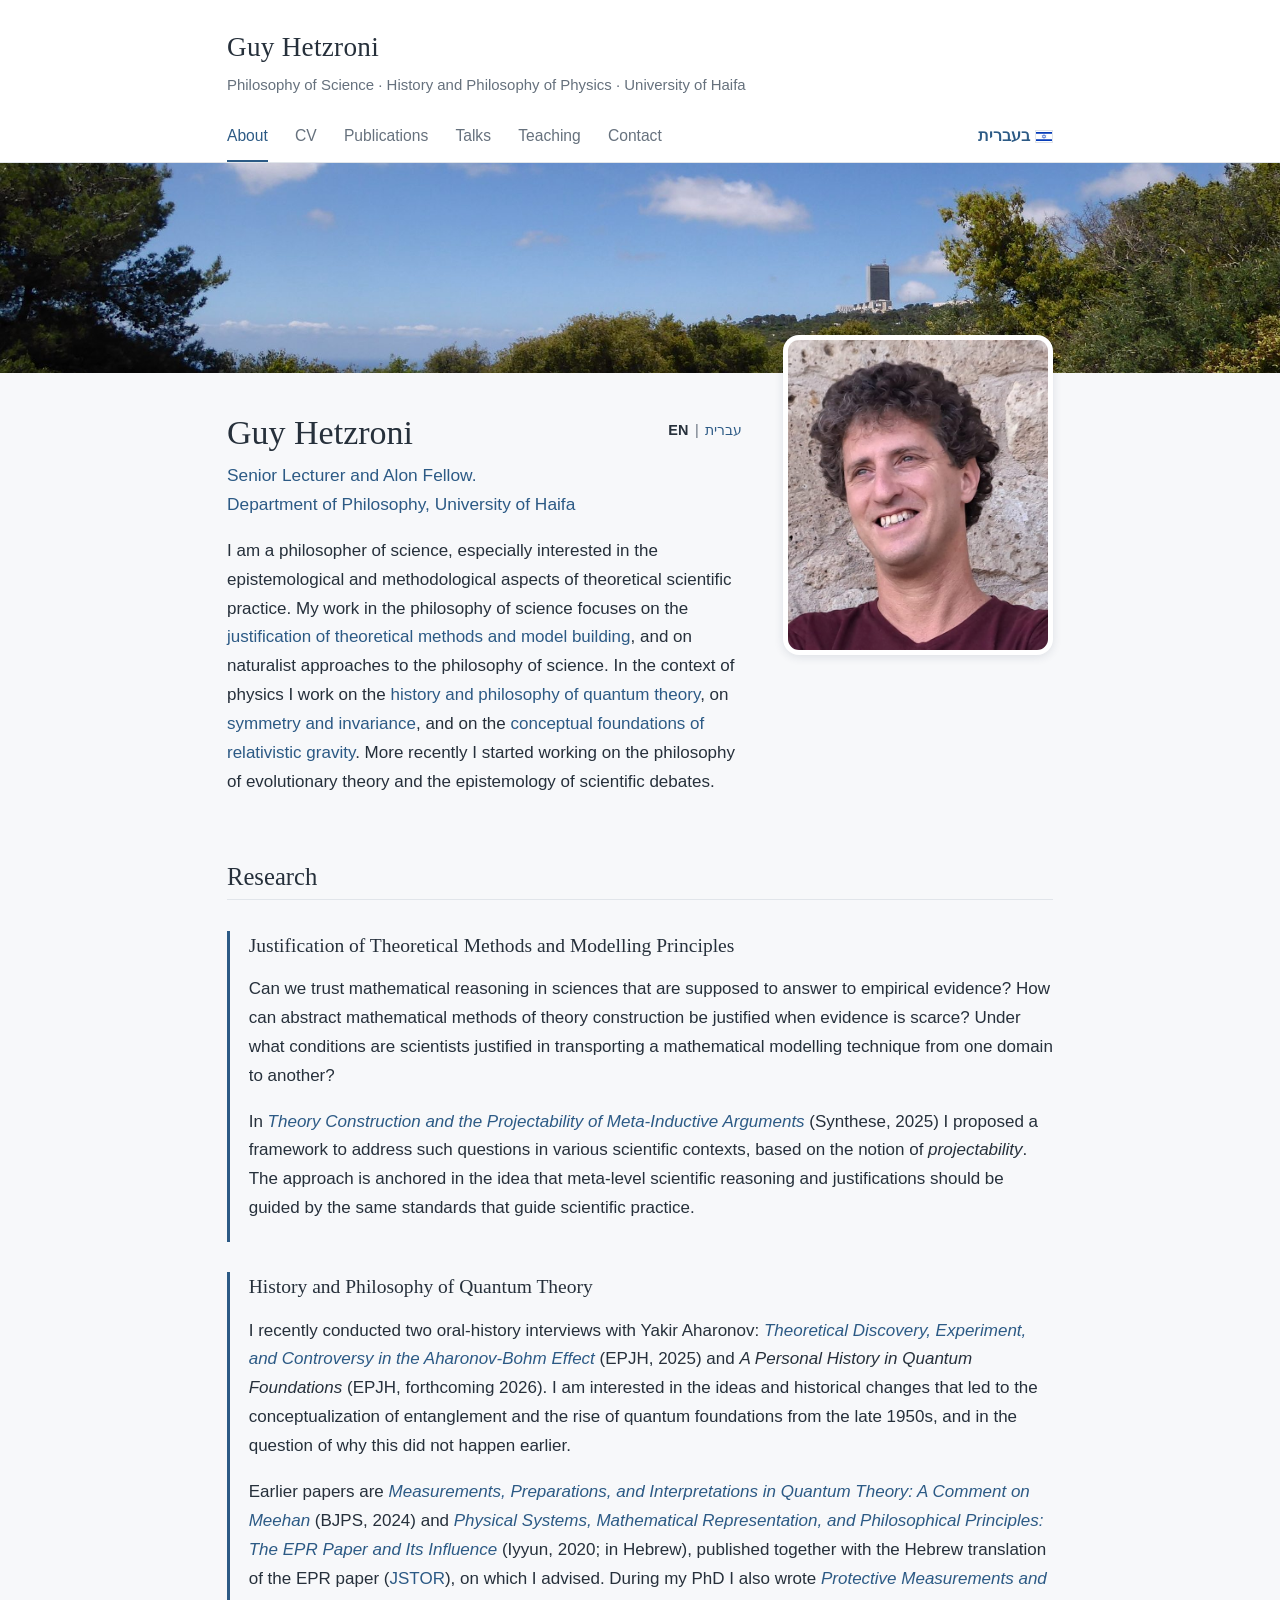
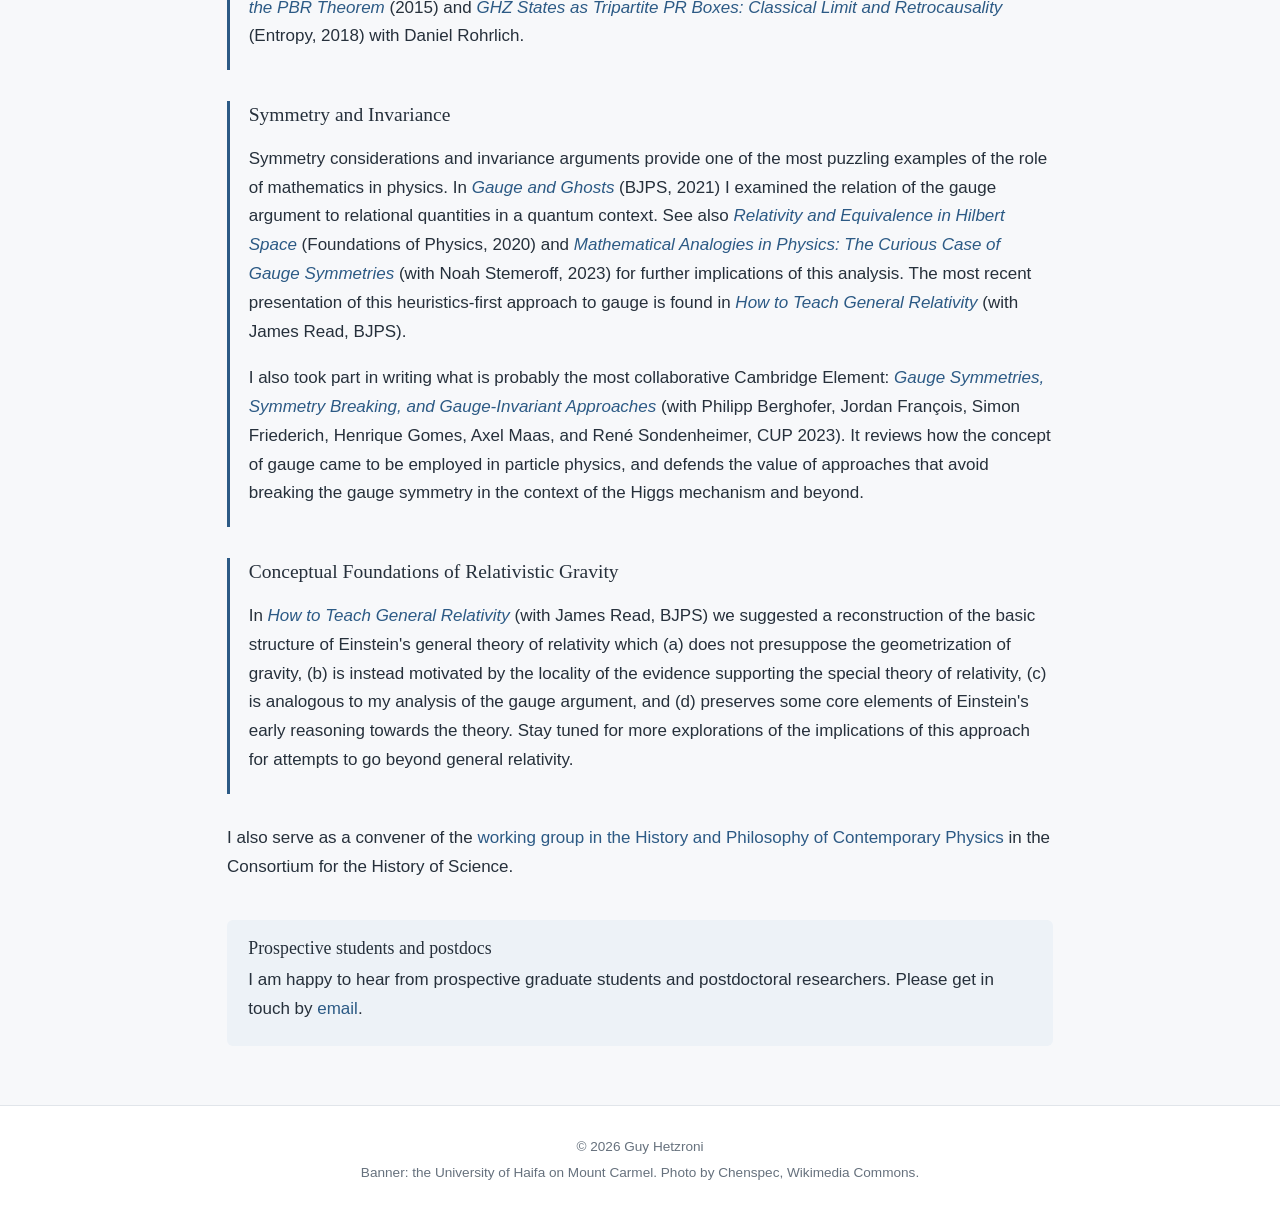
==== index.html @ 7ff952a7 "Add files via upload" ====
<!DOCTYPE html>
<html lang="en">
<head>
  <meta charset="UTF-8">
  <meta name="viewport" content="width=device-width, initial-scale=1.0">
  <title>Guy Hetzroni</title>
  <meta name="description" content="Guy Hetzroni, philosopher of science and of physics. Senior Lecturer and Alon Fellow, Department of Philosophy, University of Haifa.">
  <link rel="stylesheet" href="css/style.css">
</head>
<body>
  <header class="site-header">
    <div class="inner">
      <a class="site-title" href="index.html">Guy Hetzroni</a>
      <p class="site-subtitle">Philosophy of Science · History and Philosophy of Physics<span class="sub-sep"> · </span><span class="sub-place">University of Haifa</span></p>
      <nav aria-label="Main">
        <ul>
          <li><a class="active" href="index.html">About</a></li>
          <li><a href="cv.html">CV</a></li>
          <li><a href="publications.html">Publications</a></li>
          <li><a href="talks.html">Talks</a></li>
          <li><a href="teaching.html">Teaching</a></li>
          <li><a href="contact.html">Contact</a></li>
          <li class="nav-hebrew"><a href="he.html" lang="he">בעברית<img class="flag" src="images/flag-il.svg" alt=""></a></li>
        </ul>
      </nav>
    </div>
  </header>

  <img class="banner" src="images/banner-haifa.jpg" alt="The University of Haifa on Mount Carmel">

  <main>
    <section class="intro">
      <img class="portrait" src="images/portrait.jpg" alt="Portrait of Guy Hetzroni">
      <div>
        <p class="lang-toggle"><span class="current">EN</span> | <a href="he.html" lang="he">עברית</a></p>
        <h1>Guy Hetzroni</h1>
        <p class="position">Senior Lecturer and Alon Fellow.<br>Department of Philosophy, University of Haifa</p>

        <p>I am a philosopher of science, especially interested in the epistemological and methodological aspects of theoretical scientific practice. My work in the philosophy of science focuses on the <a href="#methods">justification of theoretical methods and model building</a>, and on naturalist approaches to the philosophy of science. In the context of physics I work on the <a href="#quantum">history and philosophy of quantum theory</a>, on <a href="#symmetry">symmetry and invariance</a>, and on the <a href="#gravity">conceptual foundations of relativistic gravity</a>. More recently I started working on the philosophy of evolutionary theory and the epistemology of scientific debates.</p>
      </div>
    </section>

    <h2>Research</h2>

    <section class="research-theme" id="methods">
      <h3>Justification of Theoretical Methods and Modelling Principles</h3>
      <p>Can we trust mathematical reasoning in sciences that are supposed to answer to empirical evidence? How can abstract mathematical methods of theory construction be justified when evidence is scarce? Under what conditions are scientists justified in transporting a mathematical modelling technique from one domain to another?</p>
      <p>In <a href="https://doi.org/10.1007/s11229-025-05336-5" target="_blank" rel="noopener"><em>Theory Construction and the Projectability of Meta-Inductive Arguments</em></a> (Synthese, 2025) I proposed a framework to address such questions in various scientific contexts, based on the notion of <em>projectability</em>. The approach is anchored in the idea that meta-level scientific reasoning and justifications should be guided by the same standards that guide scientific practice.</p>
    </section>

    <section class="research-theme" id="quantum">
      <h3>History and Philosophy of Quantum Theory</h3>
      <p>I recently conducted two oral-history interviews with Yakir Aharonov: <a href="https://doi.org/10.1140/epjh/s13129-025-00107-9" target="_blank" rel="noopener"><em>Theoretical Discovery, Experiment, and Controversy in the Aharonov-Bohm Effect</em></a> (EPJH, 2025) and <em>A Personal History in Quantum Foundations</em> (EPJH, forthcoming 2026). I am interested in the ideas and historical changes that led to the conceptualization of entanglement and the rise of quantum foundations from the late 1950s, and in the question of why this did not happen earlier.</p>
      <p>Earlier papers are <a href="https://doi.org/10.1086/716180" target="_blank" rel="noopener"><em>Measurements, Preparations, and Interpretations in Quantum Theory: A Comment on Meehan</em></a> (BJPS, 2024) and <a href="https://www.jstor.org/stable/26965018" target="_blank" rel="noopener"><em>Physical Systems, Mathematical Representation, and Philosophical Principles: The EPR Paper and Its Influence</em></a> (Iyyun, 2020; in Hebrew), published together with the Hebrew translation of the EPR paper (<a href="https://www.jstor.org/stable/26965017" target="_blank" rel="noopener">JSTOR</a>), on which I advised. During my PhD I also wrote <a href="https://doi.org/10.1017/CBO9781107706927.011" target="_blank" rel="noopener"><em>Protective Measurements and the PBR Theorem</em></a> (2015) and <a href="https://doi.org/10.3390/e20060478" target="_blank" rel="noopener"><em>GHZ States as Tripartite PR Boxes: Classical Limit and Retrocausality</em></a> (Entropy, 2018) with Daniel Rohrlich.</p>
    </section>

    <section class="research-theme" id="symmetry">
      <h3>Symmetry and Invariance</h3>
      <p>Symmetry considerations and invariance arguments provide one of the most puzzling examples of the role of mathematics in physics. In <a href="https://doi.org/10.1093/bjps/axz021" target="_blank" rel="noopener"><em>Gauge and Ghosts</em></a> (BJPS, 2021) I examined the relation of the gauge argument to relational quantities in a quantum context. See also <a href="https://doi.org/10.1007/s10701-020-00322-y" target="_blank" rel="noopener"><em>Relativity and Equivalence in Hilbert Space</em></a> (Foundations of Physics, 2020) and <a href="https://doi.org/10.1007/978-3-031-21655-8_11" target="_blank" rel="noopener"><em>Mathematical Analogies in Physics: The Curious Case of Gauge Symmetries</em></a> (with Noah Stemeroff, 2023) for further implications of this analysis. The most recent presentation of this heuristics-first approach to gauge is found in <a href="https://doi.org/10.1086/729059" target="_blank" rel="noopener"><em>How to Teach General Relativity</em></a> (with James Read, BJPS).</p>
      <p>I also took part in writing what is probably the most collaborative Cambridge Element: <a href="https://doi.org/10.1017/9781009197236" target="_blank" rel="noopener"><em>Gauge Symmetries, Symmetry Breaking, and Gauge-Invariant Approaches</em></a> (with Philipp Berghofer, Jordan François, Simon Friederich, Henrique Gomes, Axel Maas, and René Sondenheimer, CUP 2023). It reviews how the concept of gauge came to be employed in particle physics, and defends the value of approaches that avoid breaking the gauge symmetry in the context of the Higgs mechanism and beyond.</p>
    </section>

    <section class="research-theme" id="gravity">
      <h3>Conceptual Foundations of Relativistic Gravity</h3>
      <p>In <a href="https://doi.org/10.1086/729059" target="_blank" rel="noopener"><em>How to Teach General Relativity</em></a> (with James Read, BJPS) we suggested a reconstruction of the basic structure of Einstein's general theory of relativity which (a) does not presuppose the geometrization of gravity, (b) is instead motivated by the locality of the evidence supporting the special theory of relativity, (c) is analogous to my analysis of the gauge argument, and (d) preserves some core elements of Einstein's early reasoning towards the theory. Stay tuned for more explorations of the implications of this approach for attempts to go beyond general relativity.</p>
    </section>

    <p>I also serve as a convener of the <a href="https://www.chstm.org/group/history-and-philosophy-contemporary-theoretical-physics" target="_blank" rel="noopener">working group in the History and Philosophy of Contemporary Physics</a> in the Consortium for the History of Science.</p>

    <aside class="note">
      <h3>Prospective students and postdocs</h3>
      <p>I am happy to hear from prospective graduate students and postdoctoral researchers. Please get in touch by <a href="contact.html">email</a>.</p>
    </aside>
  </main>

  <footer>
    <p>&copy; 2026 Guy Hetzroni</p>
    <p>Banner: the University of Haifa on Mount Carmel. Photo by Chenspec, Wikimedia Commons.</p>
  </footer>
</body>
</html>
---- css/style.css ----
/* Guy Hetzroni — personal academic website
   One stylesheet for every page. Colours are set once below. */

:root {
  --ink: #26303b;          /* main text */
  --muted: #66717d;        /* dates, captions */
  --blue: #2c5a85;         /* links, accents */
  --blue-dark: #1f4466;
  --blue-soft: #edf2f7;    /* light blue panels */
  --line: #e1e5ea;         /* borders */
  --bg: #f7f8fa;           /* page background */
  --surface: #ffffff;      /* content background */
  --max: 860px;
  --serif: "Iowan Old Style", "Palatino Linotype", Palatino, Georgia, serif;
  --sans: -apple-system, "Segoe UI", "Helvetica Neue", Arial, sans-serif;
}

* { box-sizing: border-box; }

html {
  font-size: 17px;
  scroll-behavior: smooth;
}

body {
  margin: 0;
  background: var(--bg);
  color: var(--ink);
  font-family: var(--sans);
  line-height: 1.7;
}

a { color: var(--blue); text-decoration: none; }
a:hover { color: var(--blue-dark); text-decoration: underline; }

img { max-width: 100%; display: block; }

/* ---------- Header and navigation ---------- */

.site-header {
  background: var(--surface);
  border-bottom: 1px solid var(--line);
}

.site-header .inner {
  max-width: var(--max);
  margin: 0 auto;
  padding: 1.4rem 1rem 0;
}

.site-title {
  font-family: var(--serif);
  font-size: 1.6rem;
  color: var(--ink);
  letter-spacing: 0.01em;
}
.site-title:hover { color: var(--ink); text-decoration: none; }

.site-subtitle {
  margin: 0.1rem 0 0;
  color: var(--muted);
  font-size: 0.88rem;
}

nav ul {
  list-style: none;
  margin: 1rem 0 0;
  padding: 0;
  display: flex;
  flex-wrap: wrap;
  gap: 0 1.6rem;
  font-size: 0.92rem;
}

nav a {
  display: inline-block;
  padding: 0.55rem 0 0.6rem;
  color: var(--muted);
  border-bottom: 2px solid transparent;
}
nav a:hover { color: var(--blue); text-decoration: none; }
nav a.active { color: var(--blue); border-bottom-color: var(--blue); }

/* "בעברית" sits at the right end of the ribbon */
nav .nav-hebrew { margin-left: auto; }
nav .nav-hebrew a { font-weight: 600; color: var(--blue); }
.flag {
  display: inline-block;
  width: 1.15em;
  height: auto;
  margin-left: 0.35em;
  vertical-align: -0.12em;
  border: 1px solid var(--line);
}

/* ---------- Main content ---------- */

main {
  max-width: var(--max);
  margin: 0 auto;
  padding: 2.25rem 1rem 3.5rem;
}

h1, h2, h3 {
  font-family: var(--serif);
  font-weight: normal;
  line-height: 1.3;
  color: var(--ink);
}
h1 { font-size: 2rem; margin: 0 0 0.3rem; }
h2 {
  font-size: 1.45rem;
  margin: 2.8rem 0 1rem;
  padding-bottom: 0.35rem;
  border-bottom: 1px solid var(--line);
}
h3 { font-size: 1.15rem; margin: 2rem 0 0.6rem; }

/* Anchored headings stop below the top edge when scrolled to */
[id] { scroll-margin-top: 1.25rem; }

.lead {
  font-size: 1.08rem;
  color: var(--muted);
}

/* ---------- Home page ---------- */

.banner {
  width: 100%;
  height: 210px;
  object-fit: cover;
  object-position: center 45%;
}

.intro {
  display: grid;
  grid-template-columns: 1fr 270px;   /* text left, portrait right */
  gap: 2.25rem;
  align-items: start;
}

.portrait {
  order: 2;                         /* portrait sits right of the text on wide screens */
  width: 270px;
  height: 320px;
  object-fit: cover;
  object-position: 45% 30%;
  border-radius: 16px;
  margin-top: -4.5rem;            /* overlaps the banner slightly */
  border: 5px solid var(--surface);
  box-shadow: 0 2px 10px rgba(30, 50, 70, 0.12);
  background: var(--surface);
}

.position {
  color: var(--blue);
  font-size: 1.02rem;
  margin: 0 0 1rem;
}

.lang-toggle {
  float: right;
  font-size: 0.85rem;
  color: var(--muted);
  margin-top: 0.4rem;
}
.lang-toggle a, .lang-toggle span { padding: 0 0.15rem; }
.lang-toggle .current { color: var(--ink); font-weight: 600; }

.research-theme {
  border-left: 3px solid var(--blue);
  padding: 0.1rem 0 0.1rem 1.1rem;
  margin: 1.8rem 0;
}
.research-theme h3 { margin-top: 0; }

.note {
  background: var(--blue-soft);
  border-radius: 6px;
  padding: 1rem 1.25rem;
  margin: 2.25rem 0 0;
}
.note h3 { margin: 0 0 0.3rem; font-size: 1.05rem; }
.note p { margin: 0.3rem 0; }

/* ---------- Lists of publications, talks ---------- */

.entries {
  list-style: none;
  margin: 0;
  padding: 0;
}

.entries li {
  padding: 0.85rem 0;
  border-bottom: 1px solid var(--line);
}
.entries li:last-child { border-bottom: none; }

.entries .title { font-weight: 600; }
.entries .venue { font-style: italic; }
.entries .me { font-weight: 600; }

.links {
  display: flex;
  flex-wrap: wrap;
  gap: 0.4rem;
  margin-top: 0.4rem;
}
.links a {
  font-size: 0.78rem;
  letter-spacing: 0.02em;
  padding: 0.12rem 0.6rem;
  border: 1px solid #c9d6e3;
  border-radius: 999px;
  background: var(--surface);
}
.links a:hover { background: var(--blue-soft); text-decoration: none; }
/* Official (publisher) link is filled to stand out from preprints */
.links a.official {
  background: var(--blue);
  border-color: var(--blue);
  color: #fff;
}
.links a.official:hover { background: var(--blue-dark); }

.dated li {
  display: grid;
  grid-template-columns: 6.5rem 1fr;
  gap: 1rem;
}
.dated .date {
  color: var(--muted);
  font-size: 0.88rem;
  padding-top: 0.12rem;
}

.section-links {
  font-size: 0.9rem;
  color: var(--muted);
}
.section-links a { margin-right: 0.9rem; }

/* ---------- CV tables ---------- */

.cv {
  width: 100%;
  border-collapse: collapse;
}
.cv td {
  vertical-align: top;
  padding: 0.6rem 0;
  border-bottom: 1px solid var(--line);
}
.cv tr:last-child td { border-bottom: none; }
.cv td:first-child {
  width: 7.5rem;
  color: var(--muted);
  font-size: 0.9rem;
  white-space: nowrap;
  padding-right: 1rem;
}

/* ---------- Hebrew page ---------- */

.rtl {
  direction: rtl;
  text-align: right;
  font-family: "Segoe UI", Arial, "Noto Sans Hebrew", sans-serif;
}
.rtl h1, .rtl h2, .rtl h3 { font-family: inherit; font-weight: 600; }
.rtl .lang-toggle { float: left; }
.rtl .research-theme {
  border-left: none;
  border-right: 3px solid var(--blue);
  padding: 0.1rem 1.1rem 0.1rem 0;
}

/* ---------- Footer ---------- */

footer {
  border-top: 1px solid var(--line);
  background: var(--surface);
  color: var(--muted);
  font-size: 0.8rem;
  text-align: center;
  padding: 1.5rem 1rem;
}
footer p { margin: 0.2rem 0; }

/* ---------- Phones ---------- */

@media (max-width: 640px) {
  html { font-size: 16px; }
  .sub-sep { display: none; }            /* subtitle: "University of Haifa" on its own line */
  .sub-place { display: block; }
  nav ul { gap: 0 1.1rem; }
  nav .nav-hebrew { margin-left: 0; }
  .banner { height: 130px; }
  .intro { grid-template-columns: 1fr; gap: 1rem; }
  .portrait { order: 0; width: 160px; height: 190px; margin-top: -4rem; }
  .dated li { grid-template-columns: 1fr; gap: 0; }
  .cv td:first-child { width: 5.5rem; white-space: normal; }
  h1 { font-size: 1.7rem; }
}
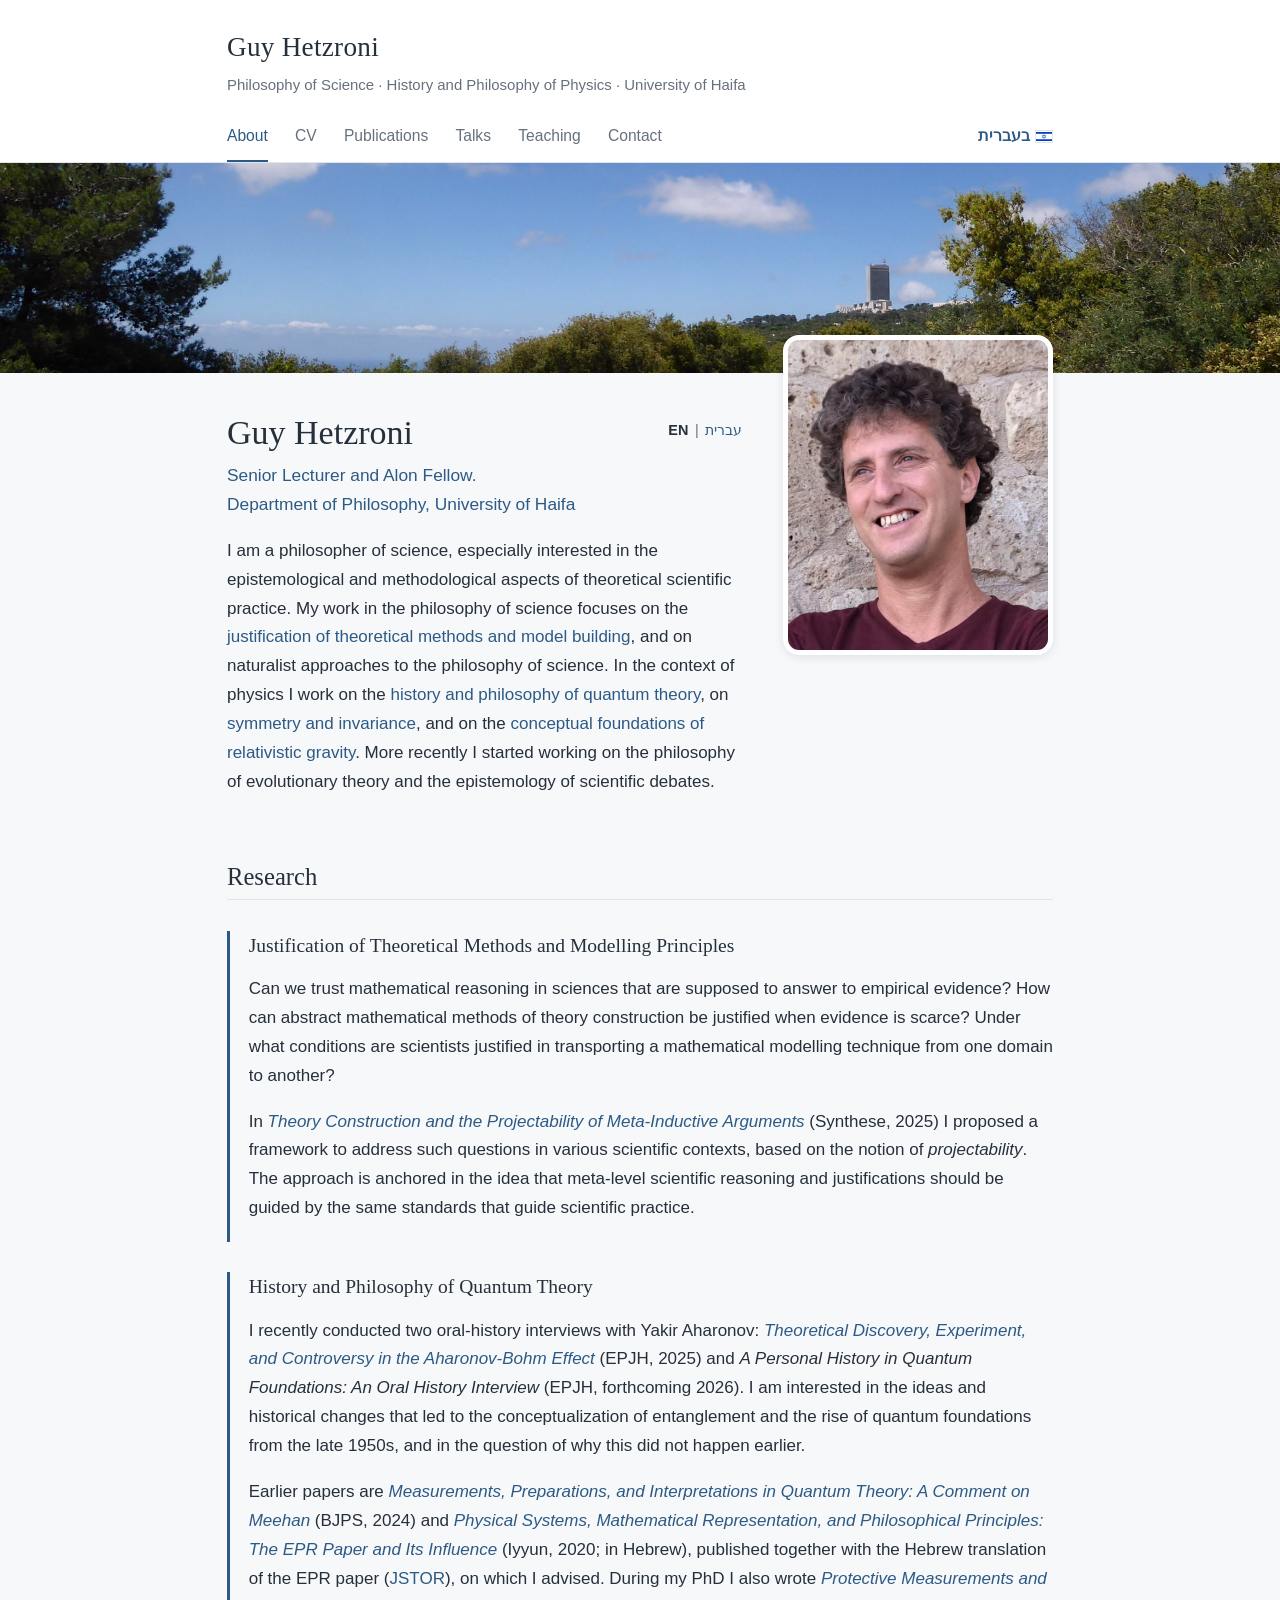
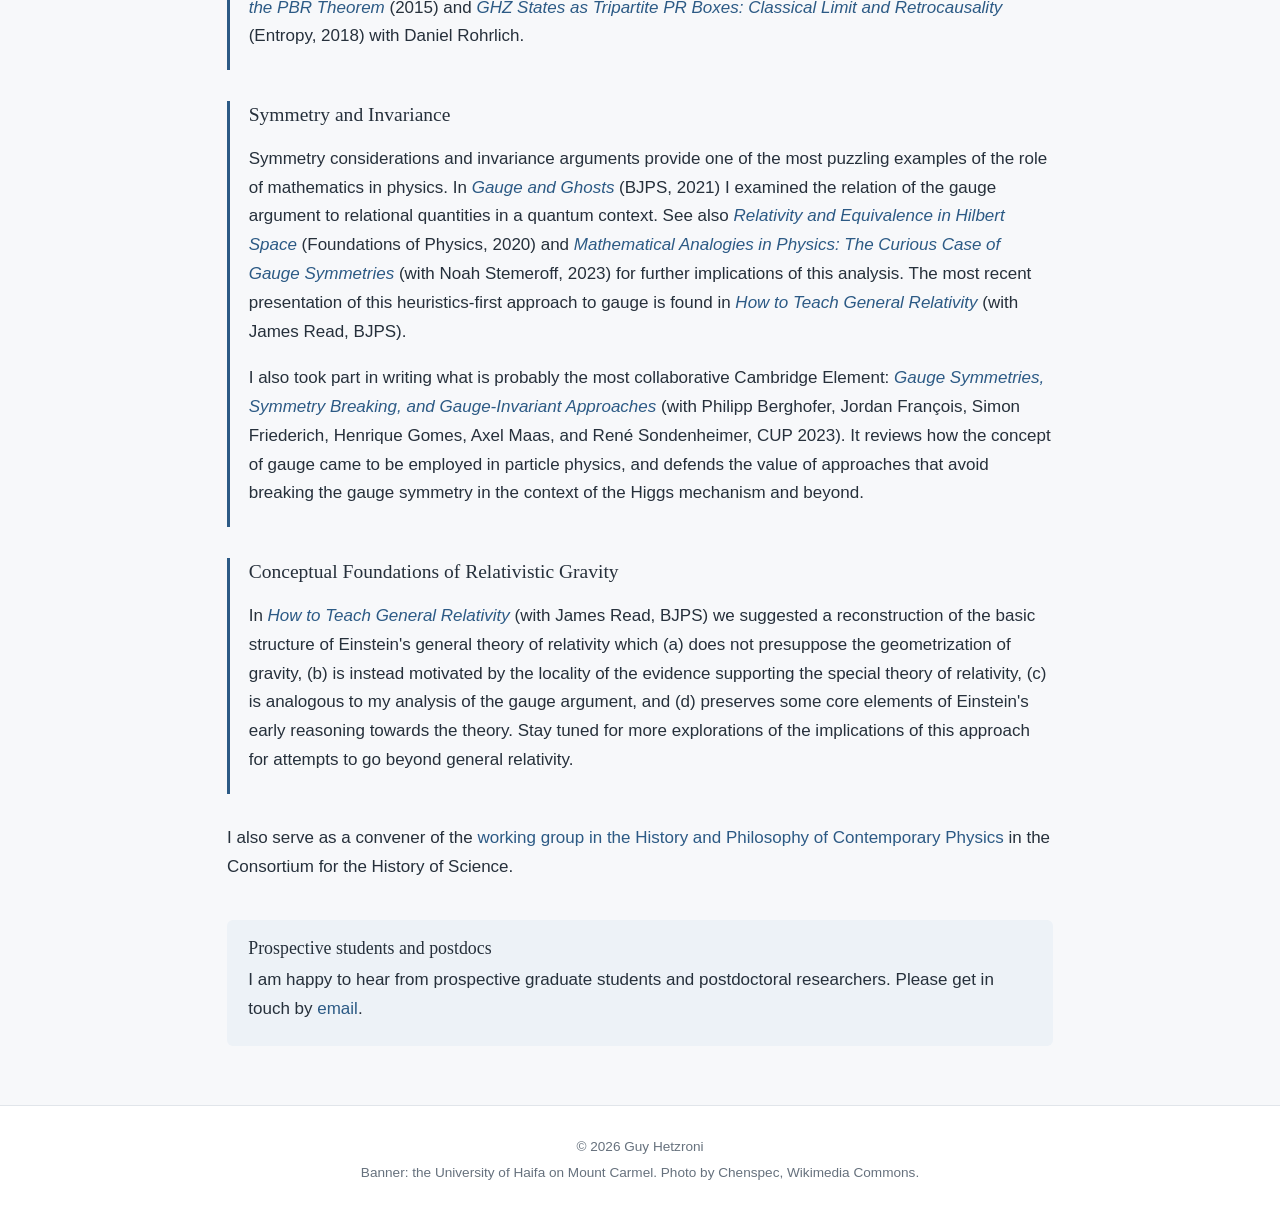
==== commit 849bc67e: "Add files via upload" ====
--- a/index.html
+++ b/index.html
@@ -50,7 +50,7 @@
 
     <section class="research-theme" id="quantum">
       <h3>History and Philosophy of Quantum Theory</h3>
-      <p>I recently conducted two oral-history interviews with Yakir Aharonov: <a href="https://doi.org/10.1140/epjh/s13129-025-00107-9" target="_blank" rel="noopener"><em>Theoretical Discovery, Experiment, and Controversy in the Aharonov-Bohm Effect</em></a> (EPJH, 2025) and <em>A Personal History in Quantum Foundations</em> (EPJH, forthcoming 2026). I am interested in the ideas and historical changes that led to the conceptualization of entanglement and the rise of quantum foundations from the late 1950s, and in the question of why this did not happen earlier.</p>
+      <p>I recently conducted two oral-history interviews with Yakir Aharonov: <a href="https://doi.org/10.1140/epjh/s13129-025-00107-9" target="_blank" rel="noopener"><em>Theoretical Discovery, Experiment, and Controversy in the Aharonov-Bohm Effect</em></a> (EPJH, 2025) and <em>A Personal History in Quantum Foundations: An Oral History Interview</em> (EPJH, forthcoming 2026). I am interested in the ideas and historical changes that led to the conceptualization of entanglement and the rise of quantum foundations from the late 1950s, and in the question of why this did not happen earlier.</p>
       <p>Earlier papers are <a href="https://doi.org/10.1086/716180" target="_blank" rel="noopener"><em>Measurements, Preparations, and Interpretations in Quantum Theory: A Comment on Meehan</em></a> (BJPS, 2024) and <a href="https://www.jstor.org/stable/26965018" target="_blank" rel="noopener"><em>Physical Systems, Mathematical Representation, and Philosophical Principles: The EPR Paper and Its Influence</em></a> (Iyyun, 2020; in Hebrew), published together with the Hebrew translation of the EPR paper (<a href="https://www.jstor.org/stable/26965017" target="_blank" rel="noopener">JSTOR</a>), on which I advised. During my PhD I also wrote <a href="https://doi.org/10.1017/CBO9781107706927.011" target="_blank" rel="noopener"><em>Protective Measurements and the PBR Theorem</em></a> (2015) and <a href="https://doi.org/10.3390/e20060478" target="_blank" rel="noopener"><em>GHZ States as Tripartite PR Boxes: Classical Limit and Retrocausality</em></a> (Entropy, 2018) with Daniel Rohrlich.</p>
     </section>
 
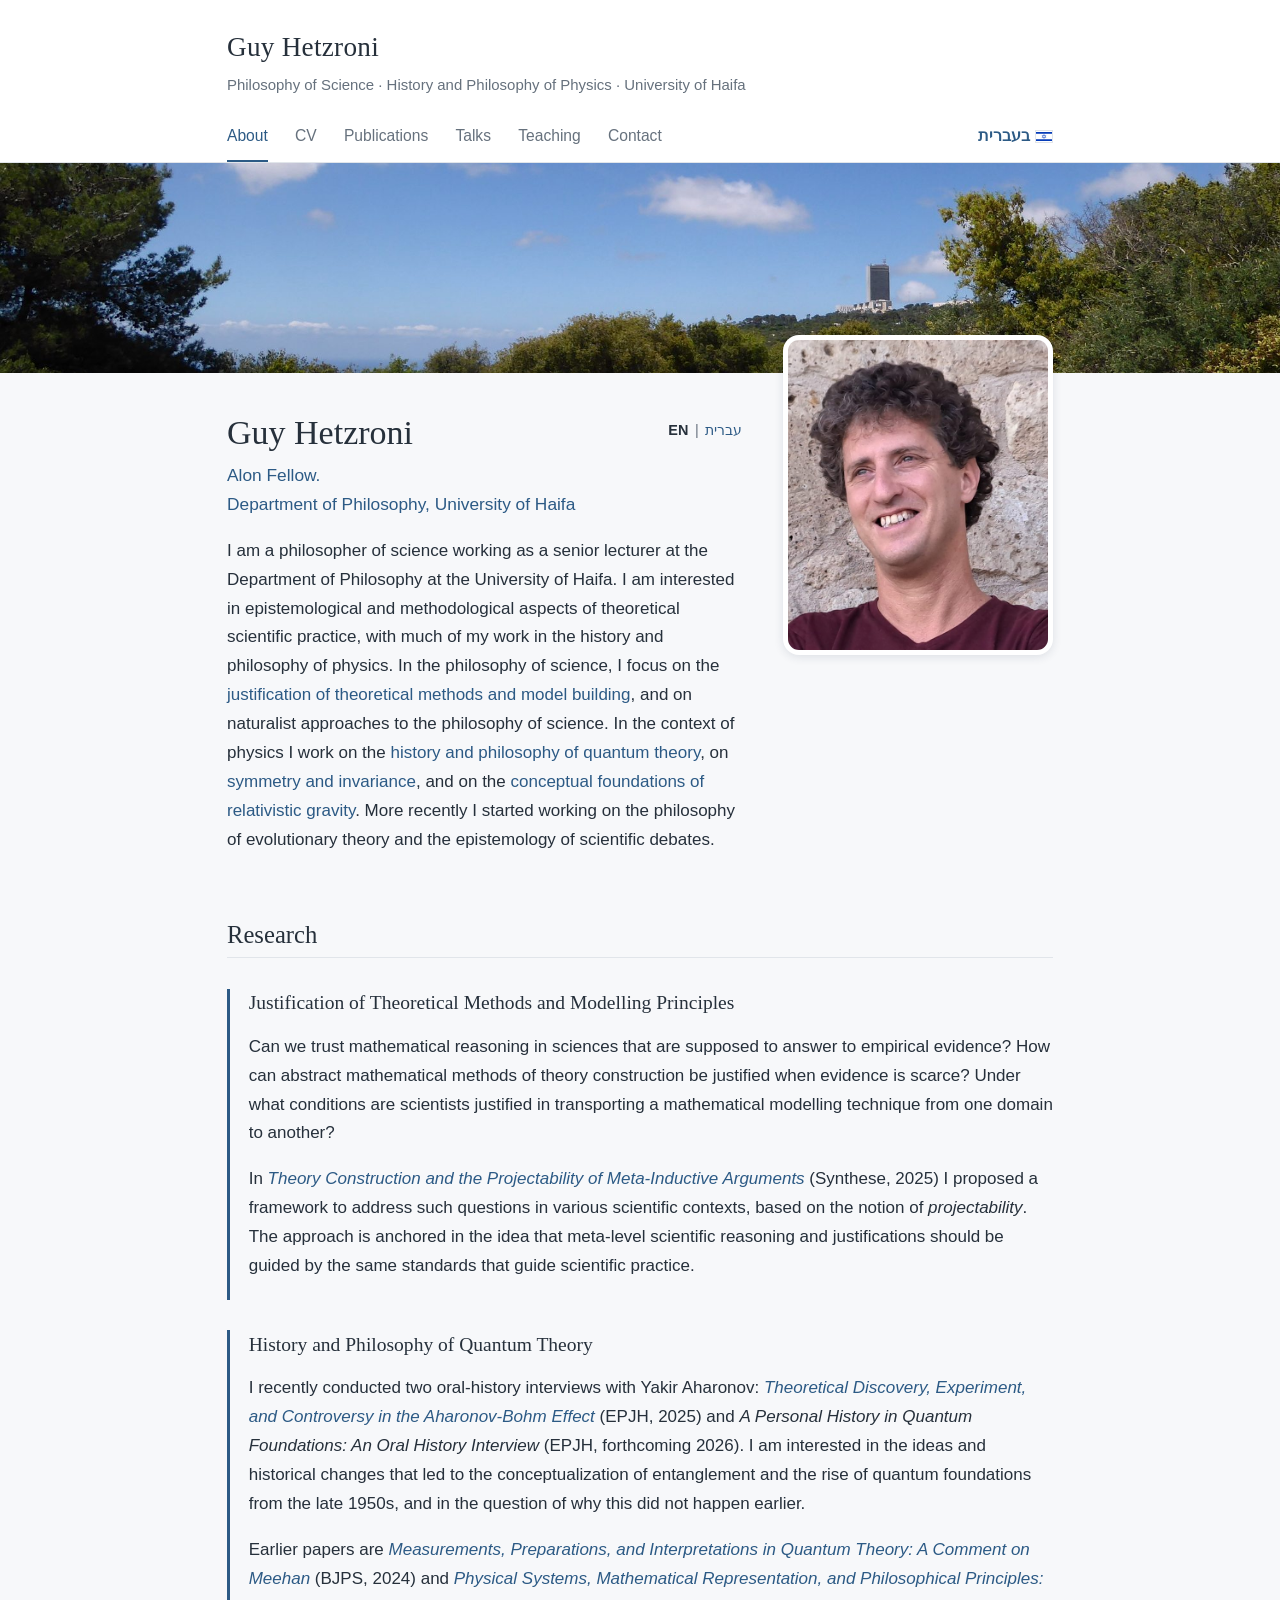
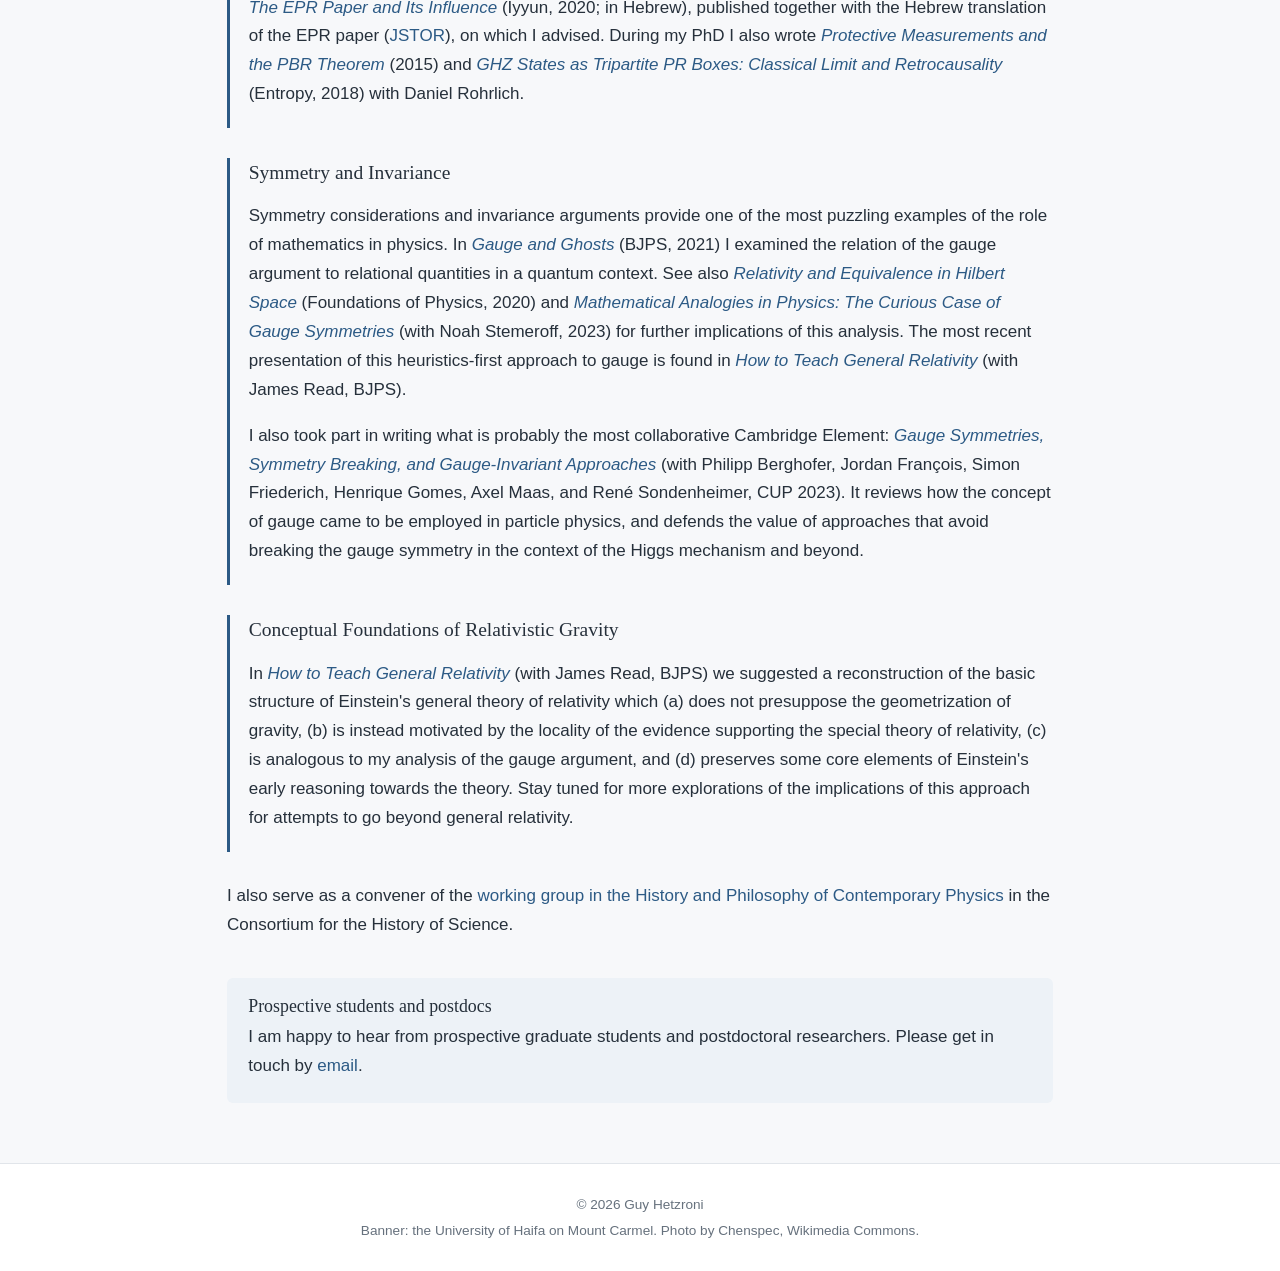
==== commit 5d7c523e: "Add files via upload" ====
--- a/index.html
+++ b/index.html
@@ -34,9 +34,9 @@
       <div>
         <p class="lang-toggle"><span class="current">EN</span> | <a href="he.html" lang="he">עברית</a></p>
         <h1>Guy Hetzroni</h1>
-        <p class="position">Senior Lecturer and Alon Fellow.<br>Department of Philosophy, University of Haifa</p>
+        <p class="position">Alon Fellow.<br>Department of Philosophy, University of Haifa</p>
 
-        <p>I am a philosopher of science, especially interested in the epistemological and methodological aspects of theoretical scientific practice. My work in the philosophy of science focuses on the <a href="#methods">justification of theoretical methods and model building</a>, and on naturalist approaches to the philosophy of science. In the context of physics I work on the <a href="#quantum">history and philosophy of quantum theory</a>, on <a href="#symmetry">symmetry and invariance</a>, and on the <a href="#gravity">conceptual foundations of relativistic gravity</a>. More recently I started working on the philosophy of evolutionary theory and the epistemology of scientific debates.</p>
+        <p>I am a philosopher of science working as a senior lecturer at the Department of Philosophy at the University of Haifa. I am interested in epistemological and methodological aspects of theoretical scientific practice, with much of my work in the history and philosophy of physics. In the philosophy of science, I focus on the <a href="#methods">justification of theoretical methods and model building</a>, and on naturalist approaches to the philosophy of science. In the context of physics I work on the <a href="#quantum">history and philosophy of quantum theory</a>, on <a href="#symmetry">symmetry and invariance</a>, and on the <a href="#gravity">conceptual foundations of relativistic gravity</a>. More recently I started working on the philosophy of evolutionary theory and the epistemology of scientific debates.</p>
       </div>
     </section>
 
--- a/css/style.css
+++ b/css/style.css
@@ -271,6 +271,9 @@
 }
 .rtl h1, .rtl h2, .rtl h3 { font-family: inherit; font-weight: 600; }
 .rtl .lang-toggle { float: left; }
+/* Hebrew page: portrait on the right of the text, no banner to overlap */
+.rtl .intro { grid-template-columns: 270px 1fr; }
+.rtl .portrait { order: 0; margin-top: 0.4rem; }
 .rtl .research-theme {
   border-left: none;
   border-right: 3px solid var(--blue);
@@ -298,7 +301,7 @@
   nav ul { gap: 0 1.1rem; }
   nav .nav-hebrew { margin-left: 0; }
   .banner { height: 130px; }
-  .intro { grid-template-columns: 1fr; gap: 1rem; }
+  .intro, .rtl .intro { grid-template-columns: 1fr; gap: 1rem; }
   .portrait { order: 0; width: 160px; height: 190px; margin-top: -4rem; }
   .dated li { grid-template-columns: 1fr; gap: 0; }
   .cv td:first-child { width: 5.5rem; white-space: normal; }
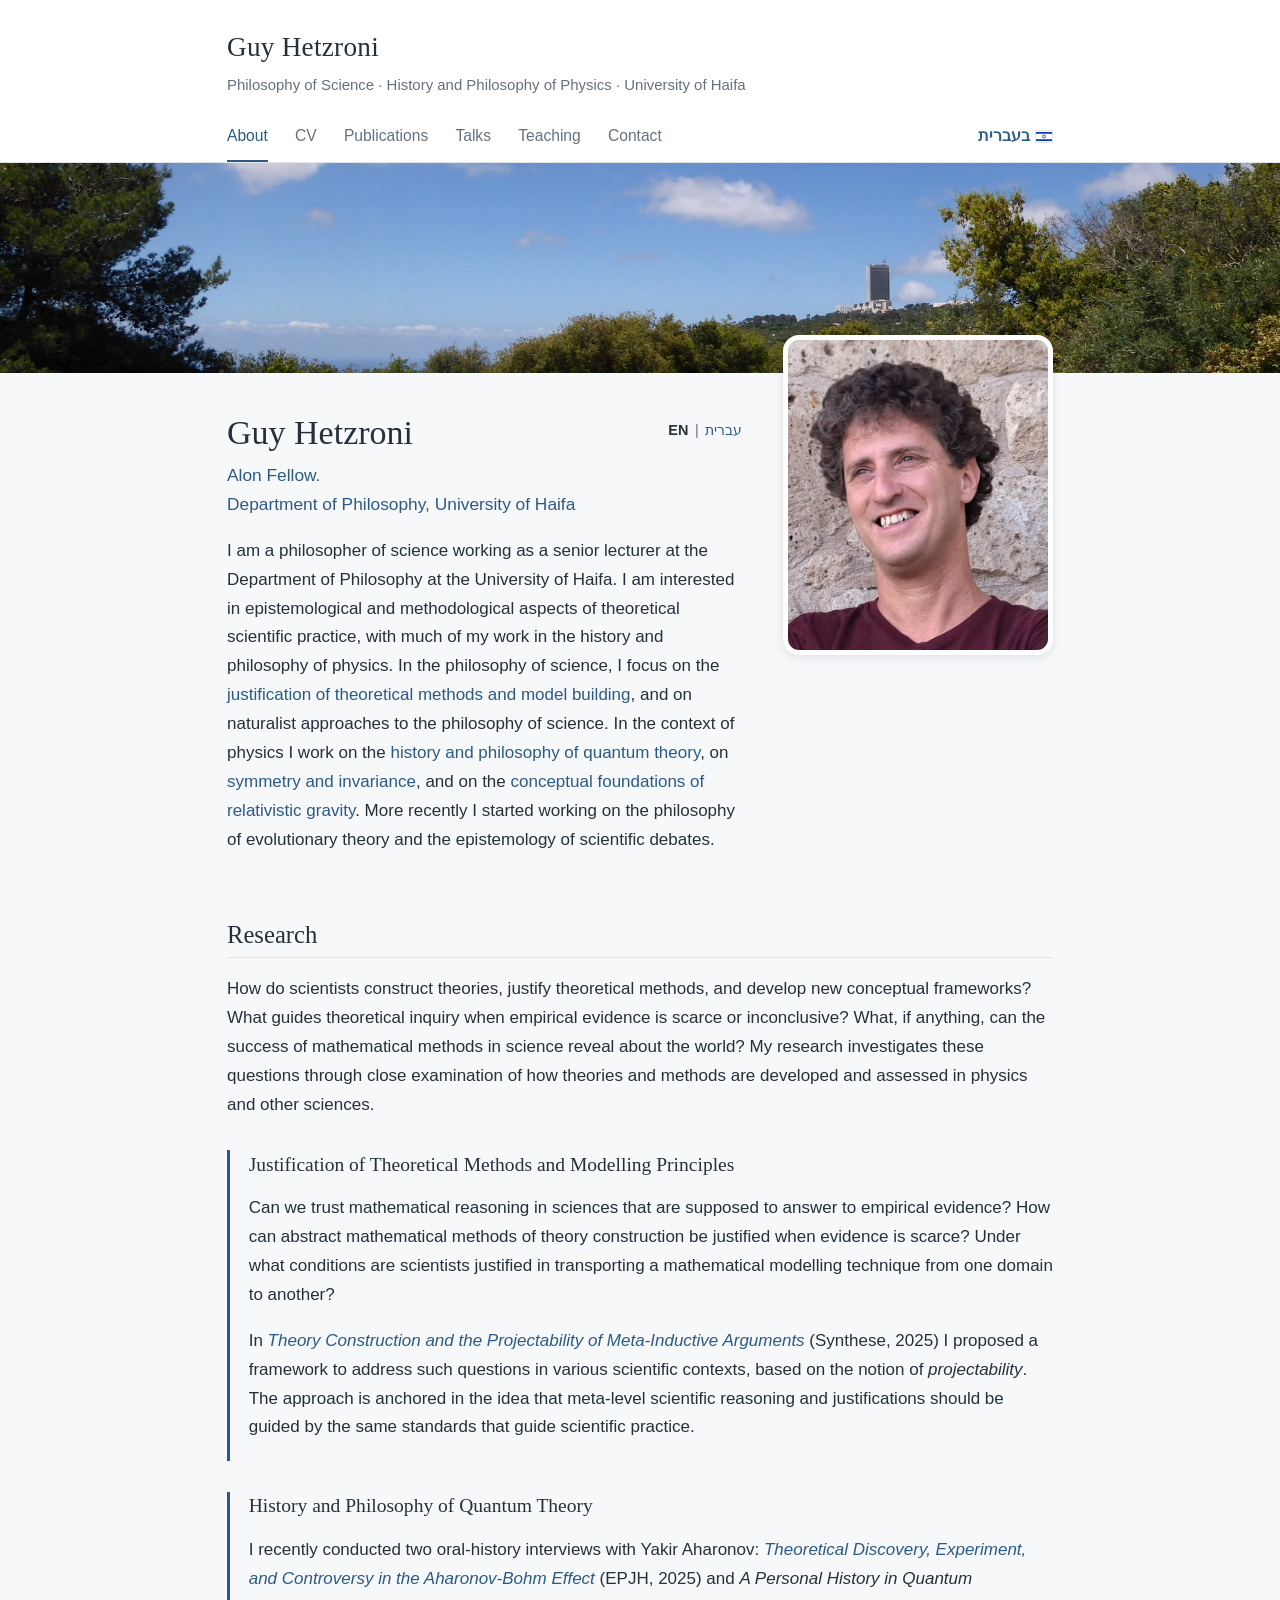
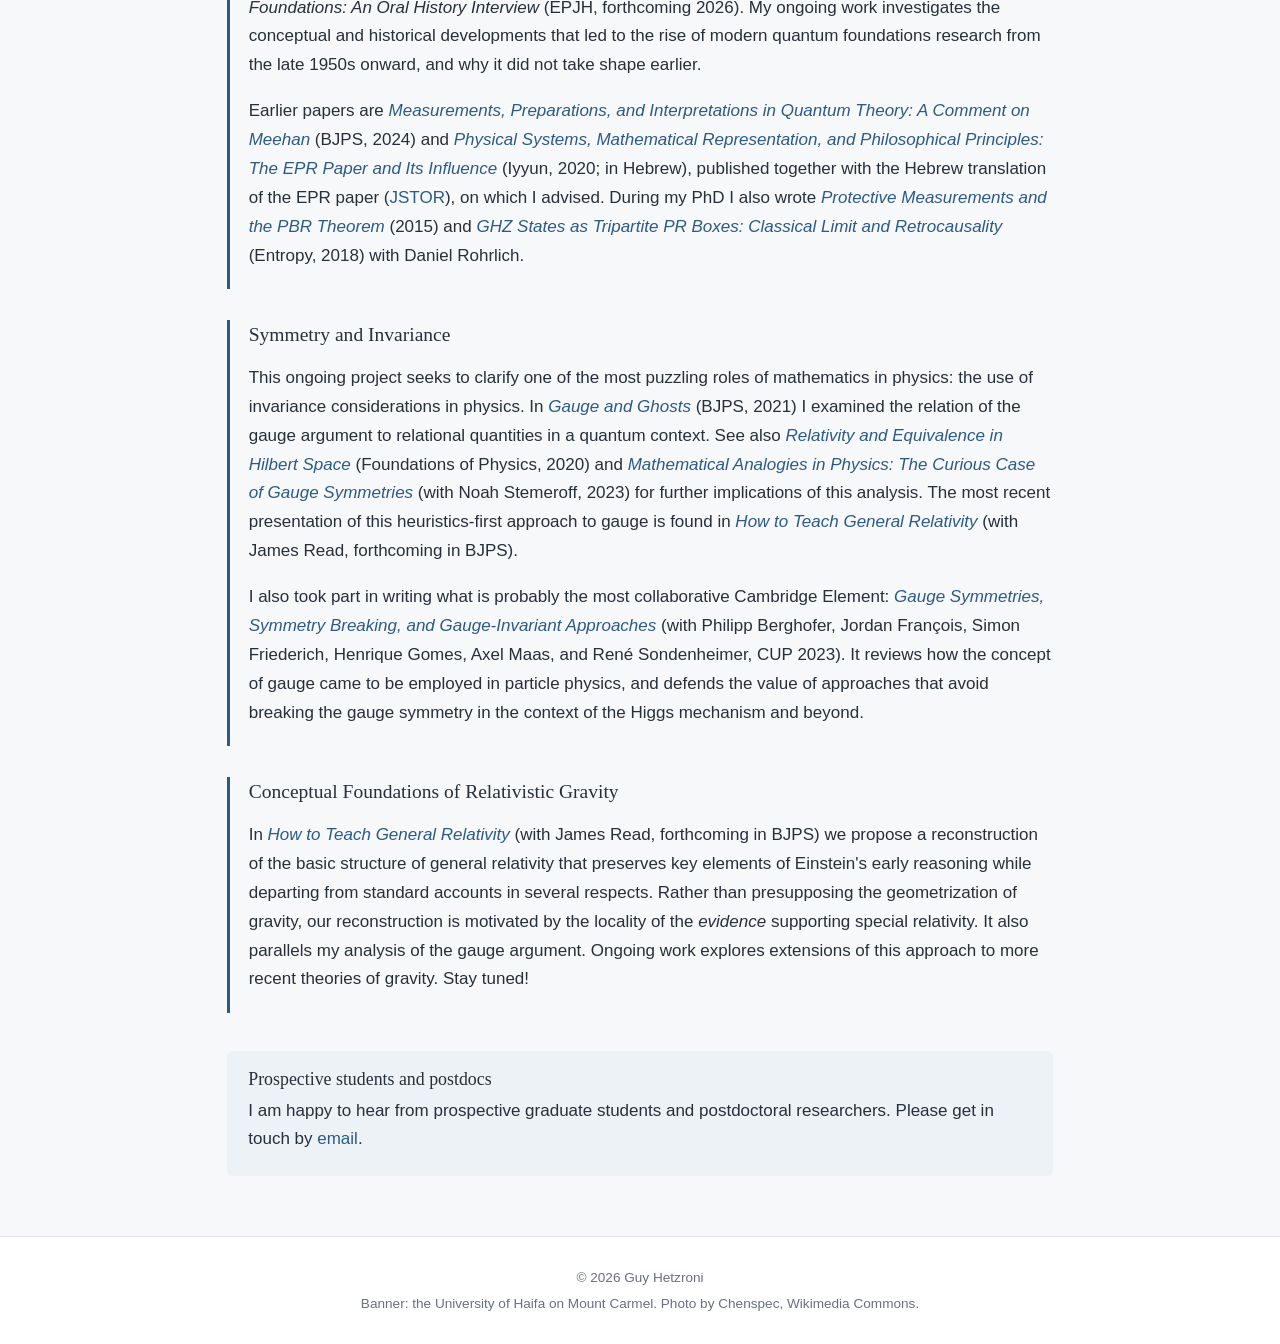
==== commit 0487156b: "Add files via upload" ====
--- a/index.html
+++ b/index.html
@@ -6,6 +6,9 @@
   <title>Guy Hetzroni</title>
   <meta name="description" content="Guy Hetzroni, philosopher of science and of physics. Senior Lecturer and Alon Fellow, Department of Philosophy, University of Haifa.">
   <link rel="stylesheet" href="css/style.css">
+  <link rel="icon" href="favicon.ico" sizes="any">
+  <link rel="icon" href="images/favicon.svg" type="image/svg+xml">
+  <link rel="apple-touch-icon" href="images/apple-touch-icon.png">
 </head>
 <body>
   <header class="site-header">
@@ -42,6 +45,8 @@
 
     <h2>Research</h2>
 
+    <p class="research-lead">How do scientists construct theories, justify theoretical methods, and develop new conceptual frameworks? What guides theoretical inquiry when empirical evidence is scarce or inconclusive? What, if anything, can the success of mathematical methods in science reveal about the world? My research investigates these questions through close examination of how theories and methods are developed and assessed in physics and other sciences.</p>
+
     <section class="research-theme" id="methods">
       <h3>Justification of Theoretical Methods and Modelling Principles</h3>
       <p>Can we trust mathematical reasoning in sciences that are supposed to answer to empirical evidence? How can abstract mathematical methods of theory construction be justified when evidence is scarce? Under what conditions are scientists justified in transporting a mathematical modelling technique from one domain to another?</p>
@@ -50,22 +55,20 @@
 
     <section class="research-theme" id="quantum">
       <h3>History and Philosophy of Quantum Theory</h3>
-      <p>I recently conducted two oral-history interviews with Yakir Aharonov: <a href="https://doi.org/10.1140/epjh/s13129-025-00107-9" target="_blank" rel="noopener"><em>Theoretical Discovery, Experiment, and Controversy in the Aharonov-Bohm Effect</em></a> (EPJH, 2025) and <em>A Personal History in Quantum Foundations: An Oral History Interview</em> (EPJH, forthcoming 2026). I am interested in the ideas and historical changes that led to the conceptualization of entanglement and the rise of quantum foundations from the late 1950s, and in the question of why this did not happen earlier.</p>
+      <p>I recently conducted two oral-history interviews with Yakir Aharonov: <a href="https://doi.org/10.1140/epjh/s13129-025-00107-9" target="_blank" rel="noopener"><em>Theoretical Discovery, Experiment, and Controversy in the Aharonov-Bohm Effect</em></a> (EPJH, 2025) and <em>A Personal History in Quantum Foundations: An Oral History Interview</em> (EPJH, forthcoming 2026). My ongoing work investigates the conceptual and historical developments that led to the rise of modern quantum foundations research from the late 1950s onward, and why it did not take shape earlier.</p>
       <p>Earlier papers are <a href="https://doi.org/10.1086/716180" target="_blank" rel="noopener"><em>Measurements, Preparations, and Interpretations in Quantum Theory: A Comment on Meehan</em></a> (BJPS, 2024) and <a href="https://www.jstor.org/stable/26965018" target="_blank" rel="noopener"><em>Physical Systems, Mathematical Representation, and Philosophical Principles: The EPR Paper and Its Influence</em></a> (Iyyun, 2020; in Hebrew), published together with the Hebrew translation of the EPR paper (<a href="https://www.jstor.org/stable/26965017" target="_blank" rel="noopener">JSTOR</a>), on which I advised. During my PhD I also wrote <a href="https://doi.org/10.1017/CBO9781107706927.011" target="_blank" rel="noopener"><em>Protective Measurements and the PBR Theorem</em></a> (2015) and <a href="https://doi.org/10.3390/e20060478" target="_blank" rel="noopener"><em>GHZ States as Tripartite PR Boxes: Classical Limit and Retrocausality</em></a> (Entropy, 2018) with Daniel Rohrlich.</p>
     </section>
 
     <section class="research-theme" id="symmetry">
       <h3>Symmetry and Invariance</h3>
-      <p>Symmetry considerations and invariance arguments provide one of the most puzzling examples of the role of mathematics in physics. In <a href="https://doi.org/10.1093/bjps/axz021" target="_blank" rel="noopener"><em>Gauge and Ghosts</em></a> (BJPS, 2021) I examined the relation of the gauge argument to relational quantities in a quantum context. See also <a href="https://doi.org/10.1007/s10701-020-00322-y" target="_blank" rel="noopener"><em>Relativity and Equivalence in Hilbert Space</em></a> (Foundations of Physics, 2020) and <a href="https://doi.org/10.1007/978-3-031-21655-8_11" target="_blank" rel="noopener"><em>Mathematical Analogies in Physics: The Curious Case of Gauge Symmetries</em></a> (with Noah Stemeroff, 2023) for further implications of this analysis. The most recent presentation of this heuristics-first approach to gauge is found in <a href="https://doi.org/10.1086/729059" target="_blank" rel="noopener"><em>How to Teach General Relativity</em></a> (with James Read, BJPS).</p>
+      <p>This ongoing project seeks to clarify one of the most puzzling roles of mathematics in physics: the use of invariance considerations in physics. In <a href="https://doi.org/10.1093/bjps/axz021" target="_blank" rel="noopener"><em>Gauge and Ghosts</em></a> (BJPS, 2021) I examined the relation of the gauge argument to relational quantities in a quantum context. See also <a href="https://doi.org/10.1007/s10701-020-00322-y" target="_blank" rel="noopener"><em>Relativity and Equivalence in Hilbert Space</em></a> (Foundations of Physics, 2020) and <a href="https://doi.org/10.1007/978-3-031-21655-8_11" target="_blank" rel="noopener"><em>Mathematical Analogies in Physics: The Curious Case of Gauge Symmetries</em></a> (with Noah Stemeroff, 2023) for further implications of this analysis. The most recent presentation of this heuristics-first approach to gauge is found in <a href="https://doi.org/10.1086/729059" target="_blank" rel="noopener"><em>How to Teach General Relativity</em></a> (with James Read, forthcoming in BJPS).</p>
       <p>I also took part in writing what is probably the most collaborative Cambridge Element: <a href="https://doi.org/10.1017/9781009197236" target="_blank" rel="noopener"><em>Gauge Symmetries, Symmetry Breaking, and Gauge-Invariant Approaches</em></a> (with Philipp Berghofer, Jordan François, Simon Friederich, Henrique Gomes, Axel Maas, and René Sondenheimer, CUP 2023). It reviews how the concept of gauge came to be employed in particle physics, and defends the value of approaches that avoid breaking the gauge symmetry in the context of the Higgs mechanism and beyond.</p>
     </section>
 
     <section class="research-theme" id="gravity">
       <h3>Conceptual Foundations of Relativistic Gravity</h3>
-      <p>In <a href="https://doi.org/10.1086/729059" target="_blank" rel="noopener"><em>How to Teach General Relativity</em></a> (with James Read, BJPS) we suggested a reconstruction of the basic structure of Einstein's general theory of relativity which (a) does not presuppose the geometrization of gravity, (b) is instead motivated by the locality of the evidence supporting the special theory of relativity, (c) is analogous to my analysis of the gauge argument, and (d) preserves some core elements of Einstein's early reasoning towards the theory. Stay tuned for more explorations of the implications of this approach for attempts to go beyond general relativity.</p>
+      <p>In <a href="https://doi.org/10.1086/729059" target="_blank" rel="noopener"><em>How to Teach General Relativity</em></a> (with James Read, forthcoming in BJPS) we propose a reconstruction of the basic structure of general relativity that preserves key elements of Einstein's early reasoning while departing from standard accounts in several respects. Rather than presupposing the geometrization of gravity, our reconstruction is motivated by the locality of the <em>evidence</em> supporting special relativity. It also parallels my analysis of the gauge argument. Ongoing work explores extensions of this approach to more recent theories of gravity. Stay tuned!</p>
     </section>
-
-    <p>I also serve as a convener of the <a href="https://www.chstm.org/group/history-and-philosophy-contemporary-theoretical-physics" target="_blank" rel="noopener">working group in the History and Philosophy of Contemporary Physics</a> in the Consortium for the History of Science.</p>
 
     <aside class="note">
       <h3>Prospective students and postdocs</h3>
@@ -77,5 +80,7 @@
     <p>&copy; 2026 Guy Hetzroni</p>
     <p>Banner: the University of Haifa on Mount Carmel. Photo by Chenspec, Wikimedia Commons.</p>
   </footer>
+  <script data-goatcounter="https://guyguyhtz.goatcounter.com/count"
+          async src="//gc.zgo.at/count.js"></script>
 </body>
 </html>
--- a/css/style.css
+++ b/css/style.css
@@ -184,6 +184,35 @@
 .note h3 { margin: 0 0 0.3rem; font-size: 1.05rem; }
 .note p { margin: 0.3rem 0; }
 
+/* ---------- Contact page ---------- */
+
+/* Photo spans from the top of the "Contact" heading to the last line of text */
+.contact-grid {
+  display: grid;
+  grid-template-columns: 1fr 420px;   /* details left, campus photo right */
+  gap: 2rem;
+  align-items: stretch;
+}
+.contact-grid > div > :last-child { margin-bottom: 0; }
+
+/* The text column sets the height; the photo fills its cell without affecting it */
+.contact-photo-cell { position: relative; }
+
+.contact-photo {
+  position: absolute;
+  top: 0.6rem;            /* level with the top of the letters in "Contact" */
+  bottom: 0.45rem;        /* level with the baseline of the last line of text */
+  left: 0;
+  width: 100%;
+  height: calc(100% - 1.05rem);
+  object-fit: cover;
+  object-position: center top;   /* keep the sky above the tower; trim the slope below */
+  border-radius: 16px;
+  border: 5px solid var(--surface);
+  box-shadow: 0 2px 10px rgba(30, 50, 70, 0.12);
+  box-sizing: border-box;
+}
+
 /* ---------- Lists of publications, talks ---------- */
 
 .entries {
@@ -302,6 +331,8 @@
   nav .nav-hebrew { margin-left: 0; }
   .banner { height: 130px; }
   .intro, .rtl .intro { grid-template-columns: 1fr; gap: 1rem; }
+  .contact-grid { grid-template-columns: 1fr; gap: 0.5rem; }
+  .contact-photo { position: static; height: auto; aspect-ratio: 4 / 3; margin-top: 1rem; }
   .portrait { order: 0; width: 160px; height: 190px; margin-top: -4rem; }
   .dated li { grid-template-columns: 1fr; gap: 0; }
   .cv td:first-child { width: 5.5rem; white-space: normal; }
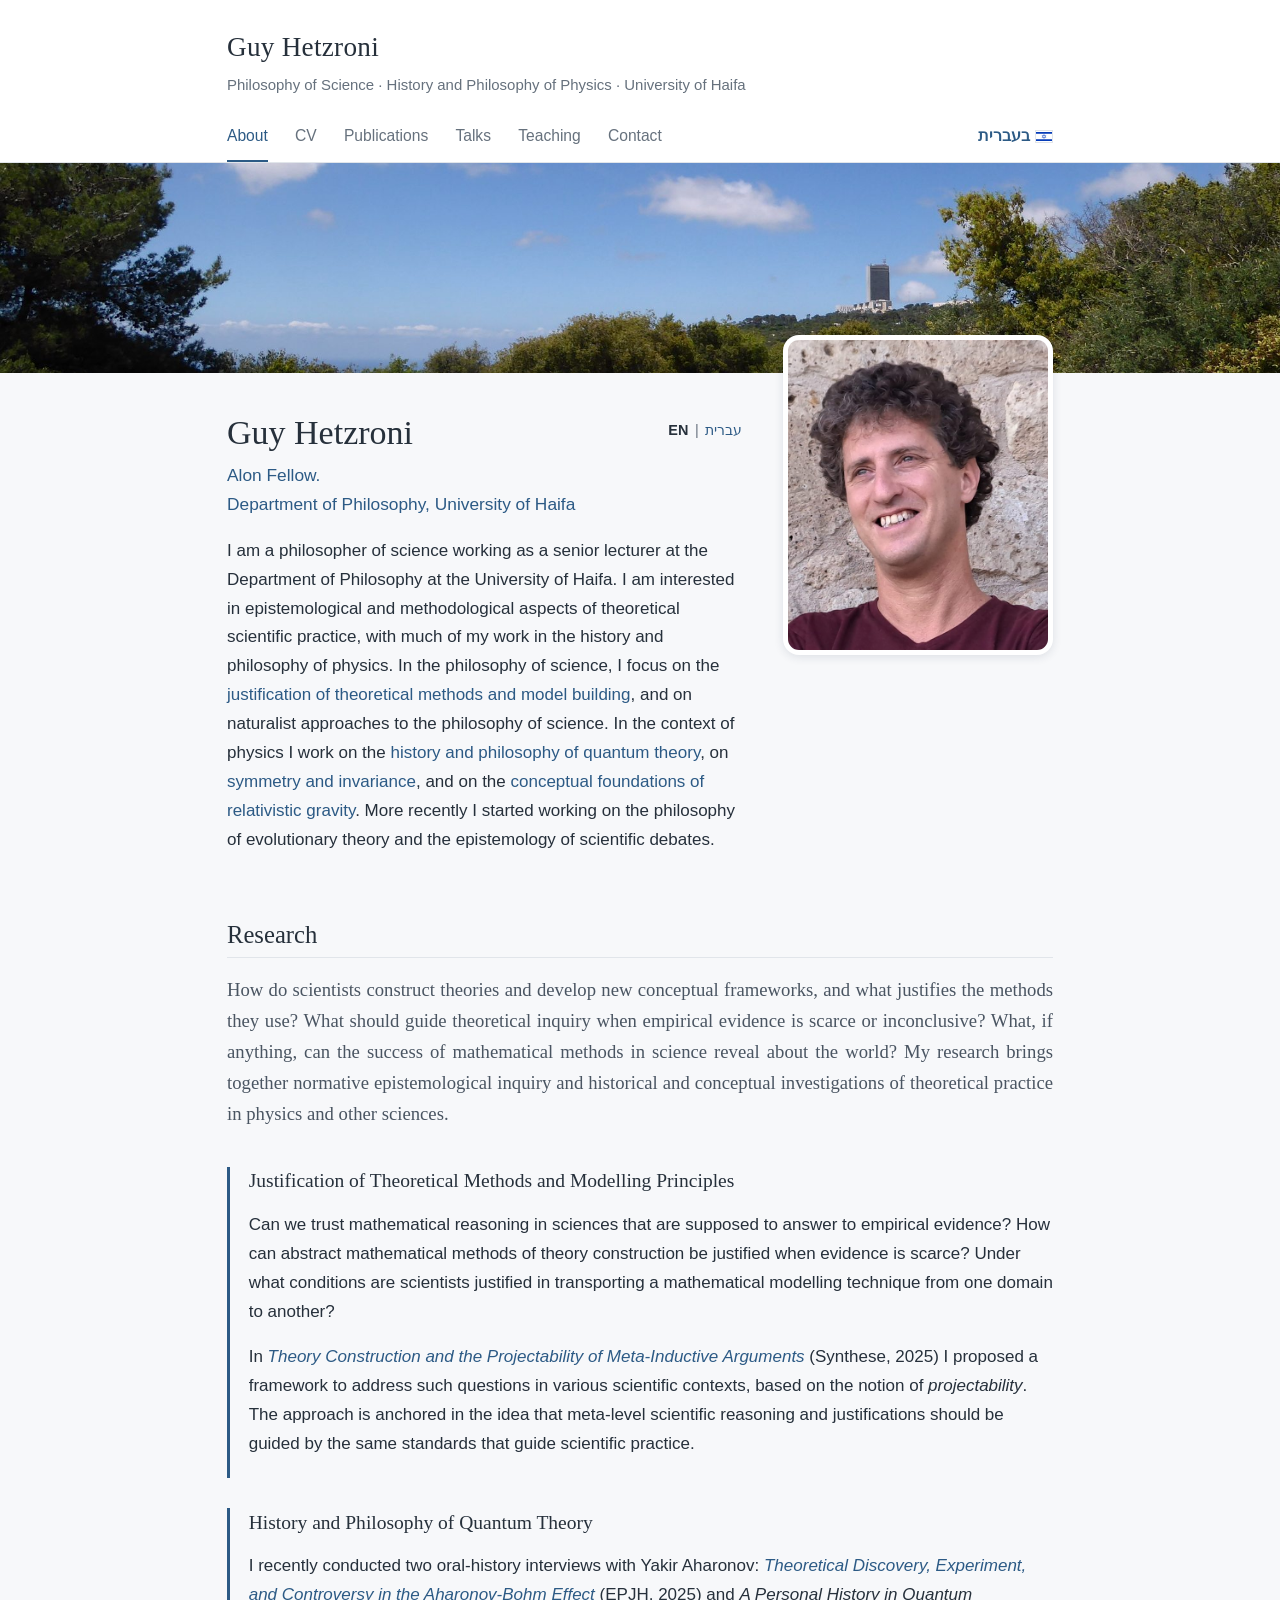
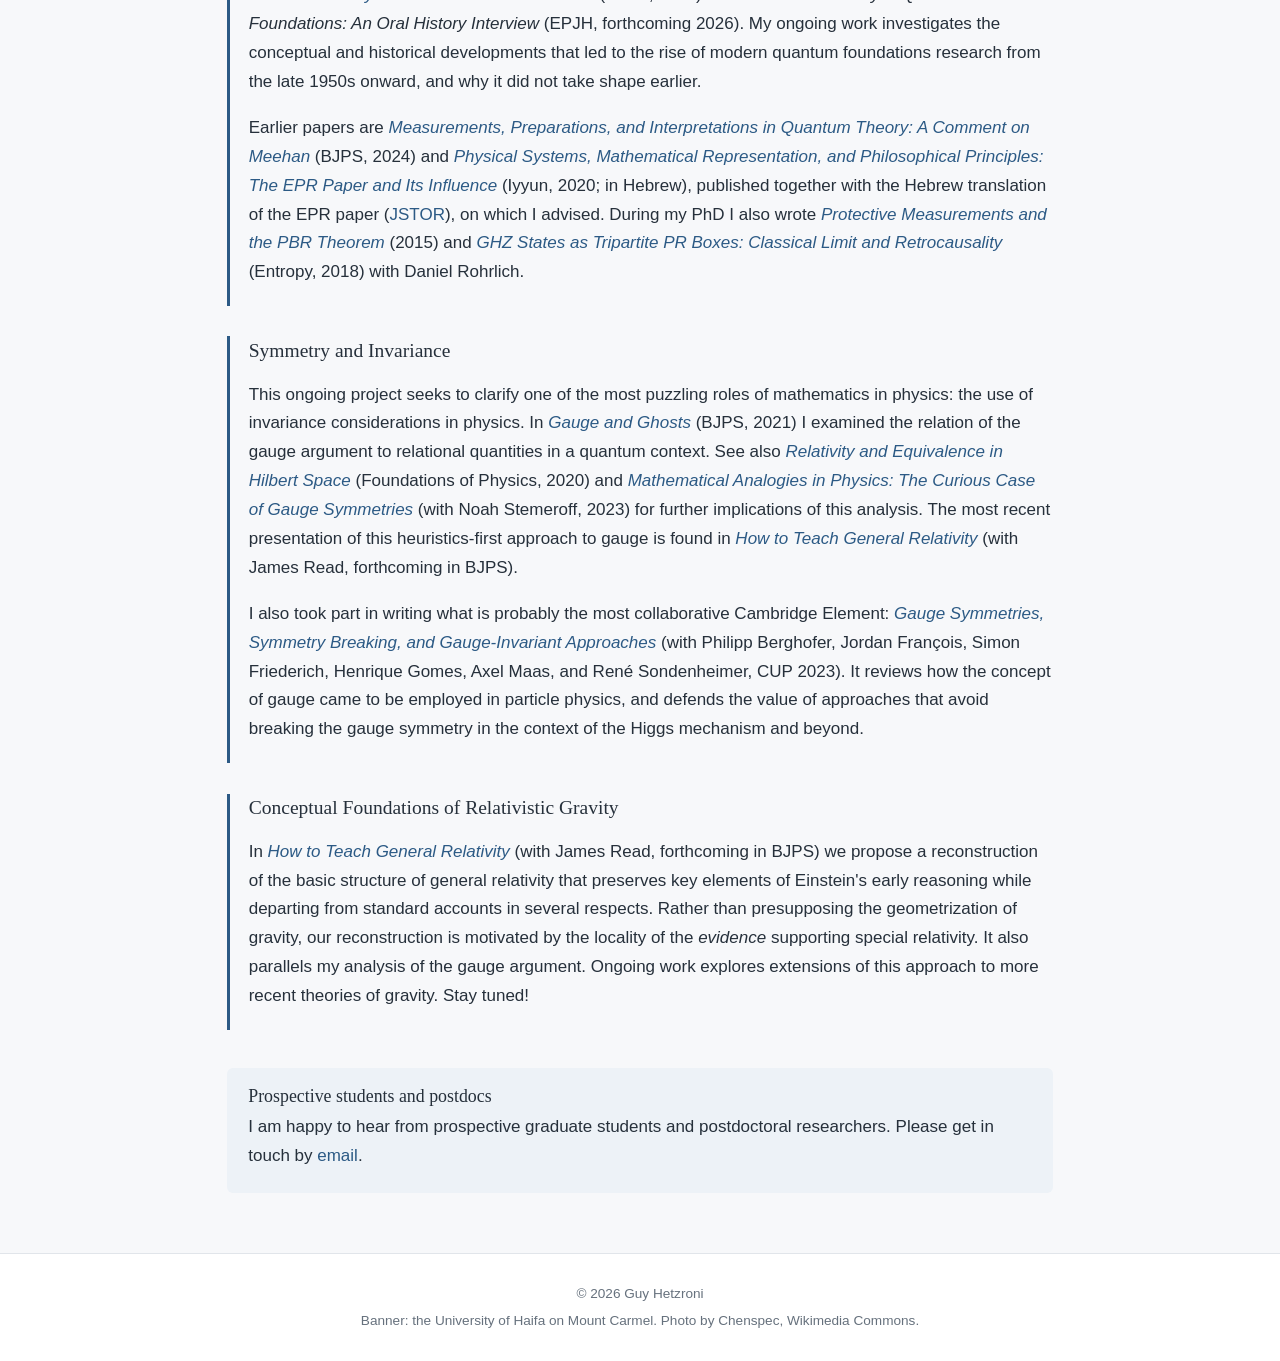
==== commit 2e021bbf: "Add files via upload" ====
--- a/index.html
+++ b/index.html
@@ -45,7 +45,7 @@
 
     <h2>Research</h2>
 
-    <p class="research-lead">How do scientists construct theories, justify theoretical methods, and develop new conceptual frameworks? What guides theoretical inquiry when empirical evidence is scarce or inconclusive? What, if anything, can the success of mathematical methods in science reveal about the world? My research investigates these questions through close examination of how theories and methods are developed and assessed in physics and other sciences.</p>
+    <p class="research-lead">How do scientists construct theories and develop new conceptual frameworks, and what justifies the methods they use? What should guide theoretical inquiry when empirical evidence is scarce or inconclusive? What, if anything, can the success of mathematical methods in science reveal about the world? My research brings together normative epistemological inquiry and historical and conceptual investigations of theoretical practice in physics and other sciences.</p>
 
     <section class="research-theme" id="methods">
       <h3>Justification of Theoretical Methods and Modelling Principles</h3>
--- a/css/style.css
+++ b/css/style.css
@@ -167,6 +167,17 @@
 }
 .lang-toggle a, .lang-toggle span { padding: 0 0.15rem; }
 .lang-toggle .current { color: var(--ink); font-weight: 600; }
+
+/* Opening paragraph of the Research section: larger serif text, like a book's lead */
+.research-lead {
+  font-family: var(--serif);
+  font-size: 1.1rem;
+  line-height: 1.65;
+  color: #4a5562;         /* softer than the main text, darker than captions */
+  text-align: justify;
+  hyphens: auto;          /* avoids wide gaps between words in justified lines */
+  margin: 0 0 2.2rem;
+}
 
 .research-theme {
   border-left: 3px solid var(--blue);
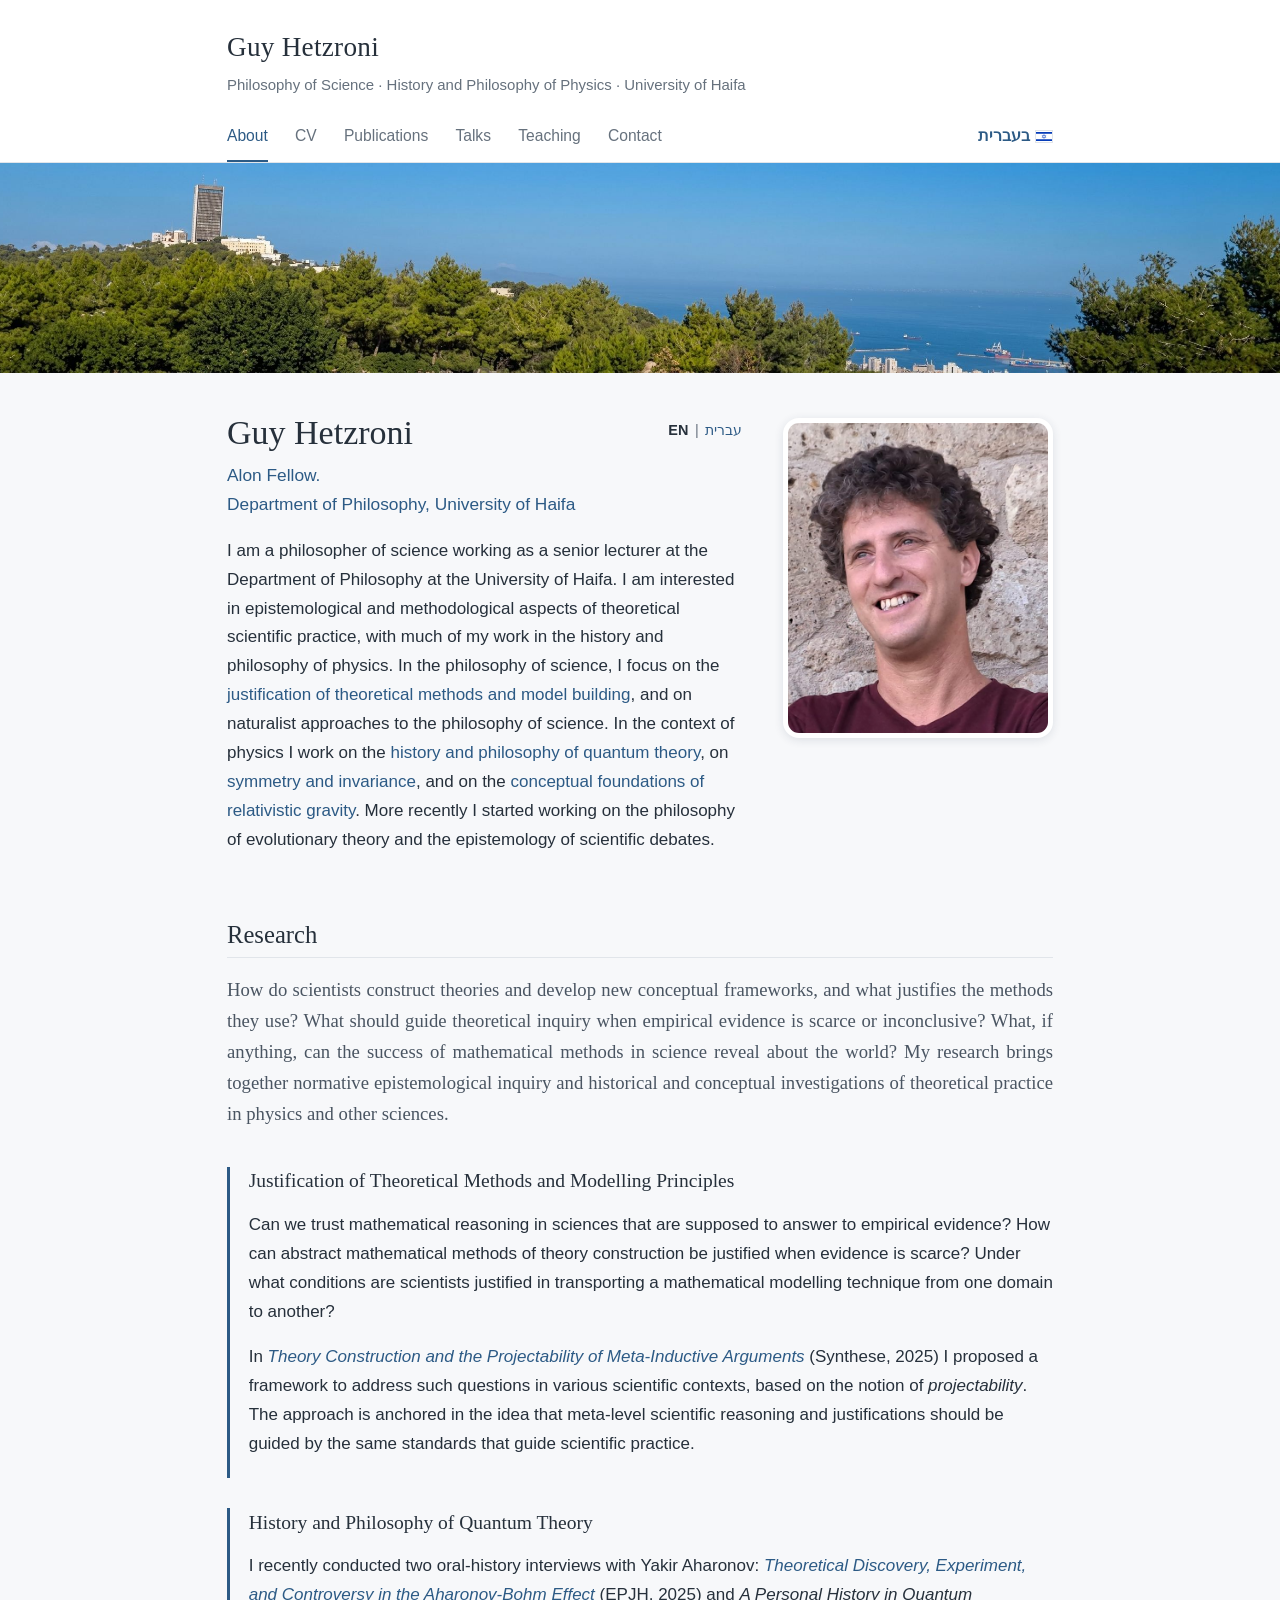
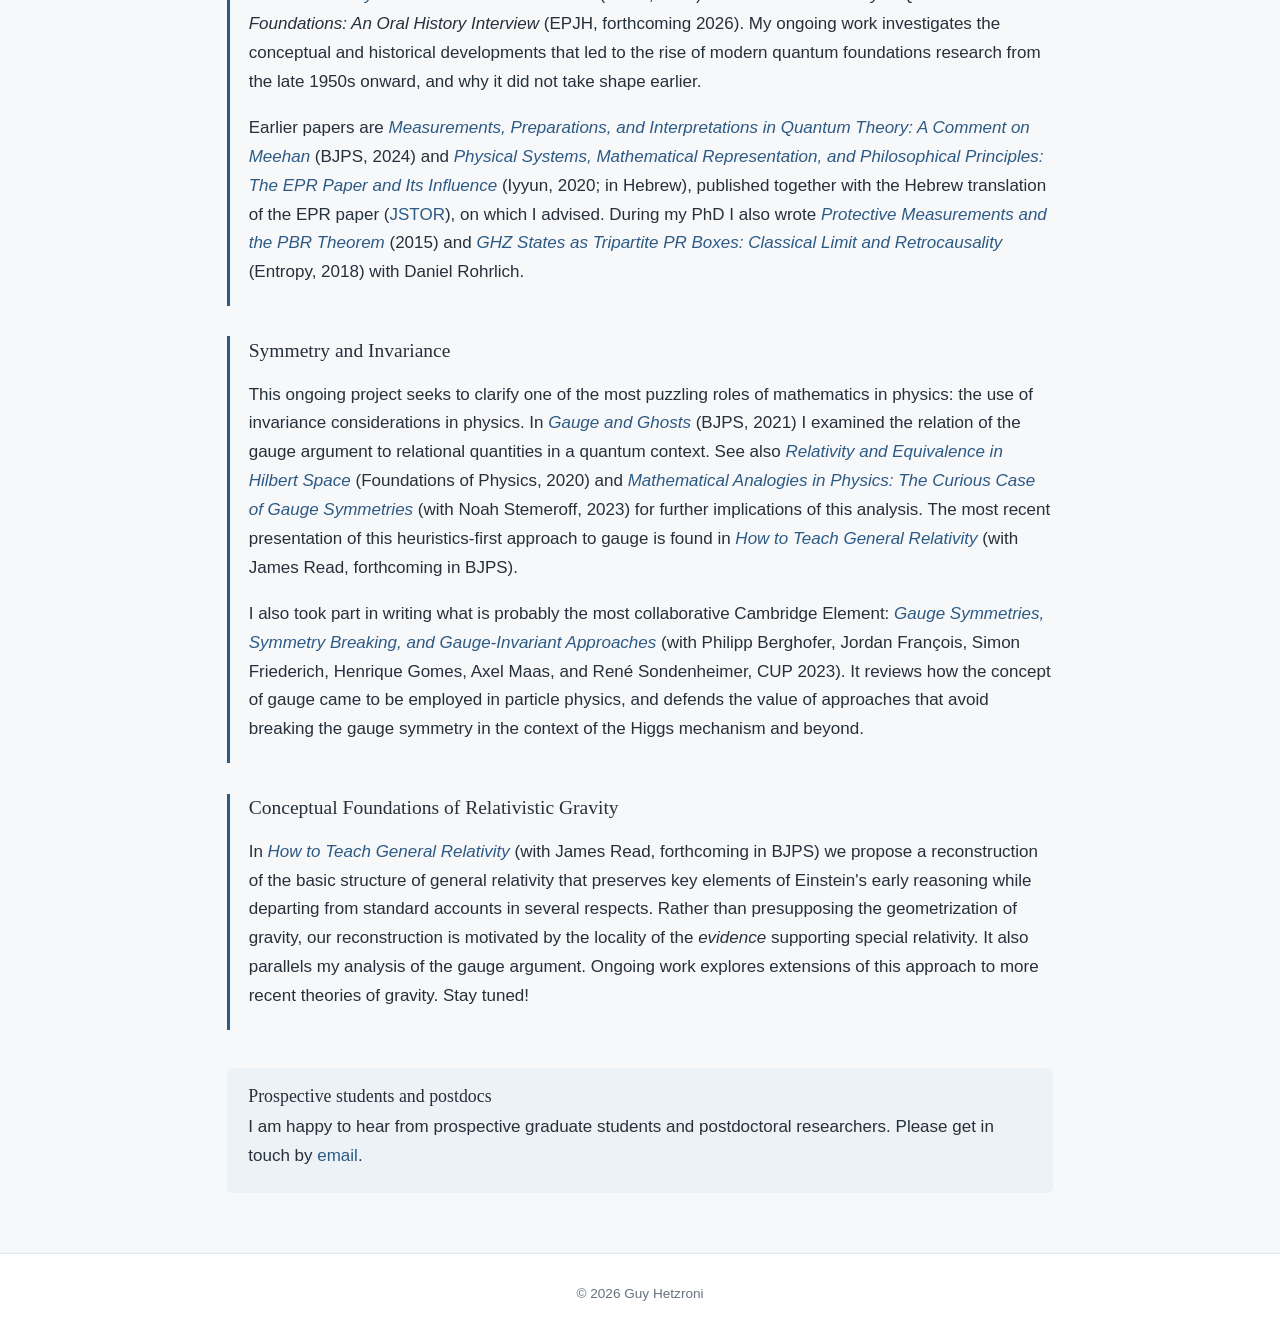
==== commit f4a6773e: "Add files via upload" ====
--- a/index.html
+++ b/index.html
@@ -29,7 +29,7 @@
     </div>
   </header>
 
-  <img class="banner" src="images/banner-haifa.jpg" alt="The University of Haifa on Mount Carmel">
+  <img class="banner" src="images/banner-haifa-bay.jpg" alt="The University of Haifa on Mount Carmel, overlooking Haifa Bay">
 
   <main>
     <section class="intro">
@@ -78,7 +78,6 @@
 
   <footer>
     <p>&copy; 2026 Guy Hetzroni</p>
-    <p>Banner: the University of Haifa on Mount Carmel. Photo by Chenspec, Wikimedia Commons.</p>
   </footer>
   <script data-goatcounter="https://guyguyhtz.goatcounter.com/count"
           async src="//gc.zgo.at/count.js"></script>
--- a/css/style.css
+++ b/css/style.css
@@ -130,7 +130,7 @@
   width: 100%;
   height: 210px;
   object-fit: cover;
-  object-position: center 45%;
+  object-position: 15% 10%;   /* the tower is at the top left: keep it in view on every screen */
 }
 
 .intro {
@@ -147,7 +147,7 @@
   object-fit: cover;
   object-position: 45% 30%;
   border-radius: 16px;
-  margin-top: -4.5rem;            /* overlaps the banner slightly */
+  margin-top: 0.4rem;             /* below the banner, level with the name, so the sea stays in view */
   border: 5px solid var(--surface);
   box-shadow: 0 2px 10px rgba(30, 50, 70, 0.12);
   background: var(--surface);
